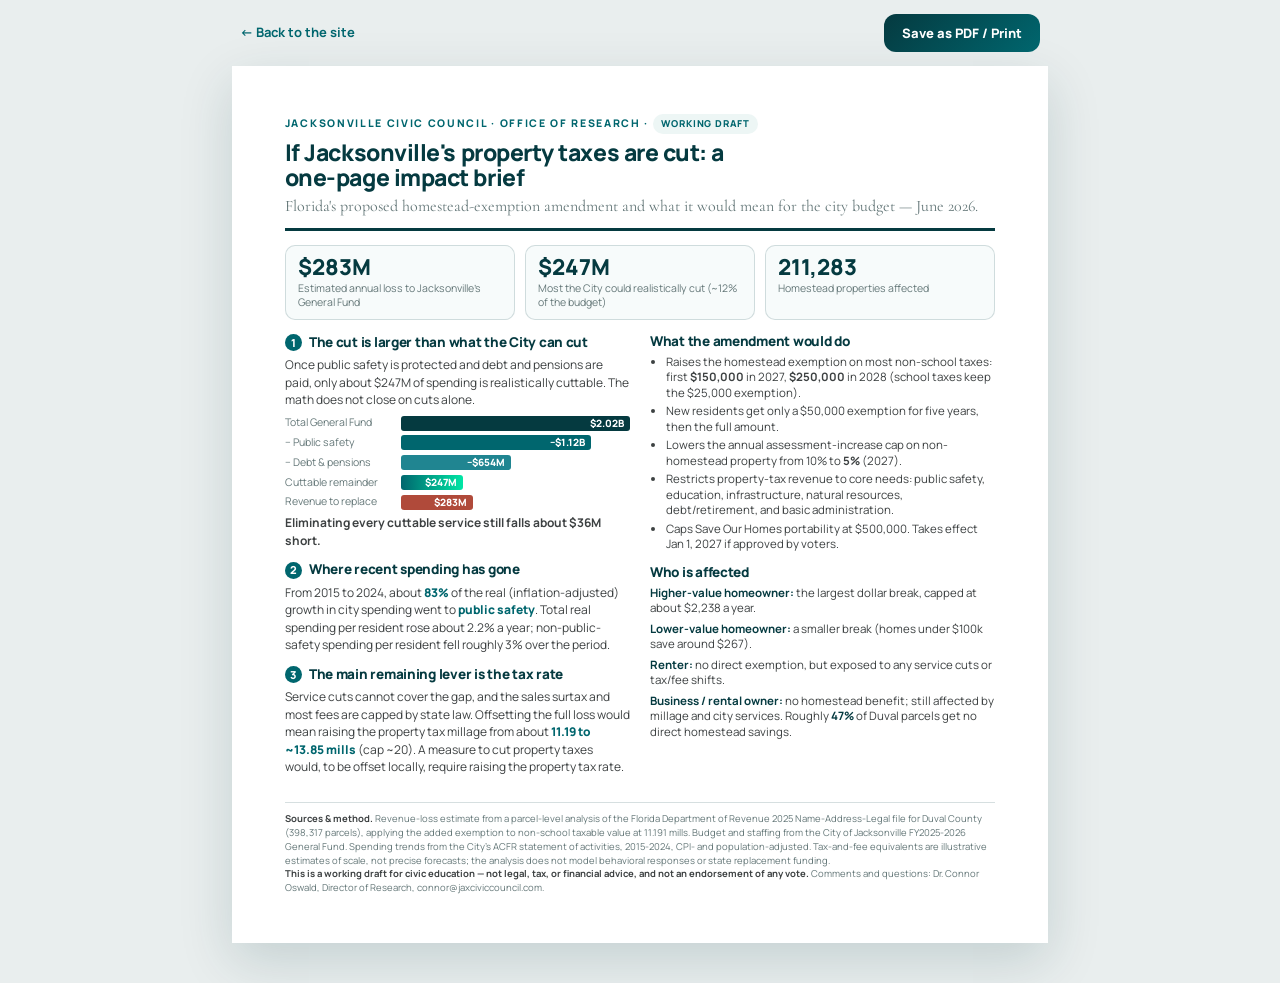
==== brief.html @ c943dafc "Add one-page impact brief and link it from the action ladder - New brief.html: print-optimized, bran" ====
<!DOCTYPE html>
<html lang="en">
<head>
<meta charset="UTF-8">
<meta name="viewport" content="width=device-width, initial-scale=1.0">
<title>Impact Brief | Jacksonville Property Tax Amendment</title>
<link rel="preconnect" href="https://fonts.googleapis.com">
<link rel="preconnect" href="https://fonts.gstatic.com" crossorigin>
<link href="https://fonts.googleapis.com/css2?family=Cormorant+Garamond:wght@400;500;600&family=Manrope:wght@400;500;600;700;800&display=swap" rel="stylesheet">
<style>
  :root{
    --ink:#3d4142; --teal:#208591; --teal-deep:#00666e; --teal-darkest:#053a40;
    --mint:#00e6a5; --muted:#647778; --rule:rgba(5,58,64,0.16); --paper:#f7fbfb; --paper-2:#edf6f5;
  }
  *{box-sizing:border-box;}
  body{ margin:0; background:#e9eeee; color:var(--ink);
    font-family:"Manrope","Helvetica Neue",Arial,sans-serif; font-size:14px; line-height:1.5; }
  .toolbar{ max-width:8.5in; margin:14px auto 0; display:flex; justify-content:space-between; align-items:center; gap:12px; padding:0 8px; }
  .toolbar a{ color:var(--teal-deep); font-weight:700; text-decoration:none; font-size:13px; }
  .printbtn{ font-family:"Manrope"; font-weight:800; font-size:13px; color:#fff; cursor:pointer; border:none;
    background:linear-gradient(135deg,var(--teal-darkest),var(--teal-deep)); padding:10px 18px; border-radius:12px; }

  .sheet{ max-width:8.5in; margin:14px auto 40px; background:#fff; padding:0.5in 0.55in;
    box-shadow:0 18px 50px rgba(5,58,64,0.16); }
  h1,h2,h3,h4{ margin:0; font-weight:800; letter-spacing:-0.02em; line-height:1.08; }

  .masthead{ border-bottom:3px solid var(--teal-darkest); padding-bottom:10px; margin-bottom:14px; }
  .eyebrow{ font-size:10.5px; letter-spacing:0.16em; text-transform:uppercase; color:var(--teal-deep); font-weight:800; }
  .masthead h1{ font-size:23px; color:var(--teal-darkest); margin:6px 0 4px; max-width:30ch; }
  .masthead .sub{ font-size:12.5px; color:var(--muted); font-family:"Cormorant Garamond",Georgia,serif; font-size:16px; }

  .keyrow{ display:grid; grid-template-columns:repeat(3,1fr); gap:10px; margin:0 0 14px; }
  .key{ border:1px solid var(--rule); border-radius:10px; padding:10px 12px; background:var(--paper); }
  .key .v{ font-size:22px; font-weight:800; color:var(--teal-darkest); line-height:1; }
  .key .l{ font-size:10.5px; color:var(--muted); margin-top:4px; line-height:1.3; }

  .cols{ display:grid; grid-template-columns:1fr 1fr; gap:20px; }
  .block{ margin-bottom:13px; }
  .block h3{ font-size:13.5px; color:var(--teal-darkest); margin-bottom:5px;
    display:flex; align-items:baseline; gap:7px; }
  .block h3 .n{ font-size:11px; color:#fff; background:var(--teal-deep); width:17px; height:17px; border-radius:50%;
    display:inline-flex; align-items:center; justify-content:center; flex:none; font-weight:800; }
  .block p{ margin:0; font-size:12px; color:var(--ink); line-height:1.45; }
  .block p .em{ font-weight:800; color:var(--teal-deep); }

  .wf{ margin:7px 0 4px; display:grid; gap:4px; }
  .wf-r{ display:flex; align-items:center; gap:8px; font-size:10.5px; }
  .wf-r .bar{ height:15px; border-radius:3px; display:flex; align-items:center; justify-content:flex-end; padding:0 6px; }
  .wf-r .bar span{ color:#fff; font-weight:800; font-size:10px; }
  .wf-r .lab{ width:108px; flex:none; color:var(--muted); }
  .b-total{ background:var(--teal-darkest); }
  .b-ps{ background:var(--teal-deep); }
  .b-lock{ background:var(--teal); }
  .b-cut{ background:linear-gradient(90deg,var(--teal-deep),var(--mint)); }
  .b-need{ background:#b04a3a; }
  .shortnote{ font-size:11px; color:var(--teal-deep); font-weight:700; margin-top:5px; }

  ul.tight{ margin:5px 0 0; padding-left:16px; }
  ul.tight li{ font-size:11.5px; margin-bottom:3px; line-height:1.35; }

  .who{ display:grid; gap:5px; margin-top:5px; }
  .who div{ font-size:11.5px; line-height:1.35; }
  .who b{ color:var(--teal-darkest); }

  .foot{ margin-top:14px; border-top:1px solid var(--rule); padding-top:9px; font-size:9.5px; color:var(--muted); line-height:1.45; }
  .foot b{ color:var(--ink); }
  .draftflag{ display:inline-block; background:var(--paper-2); color:var(--teal-deep); font-weight:800;
    font-size:9.5px; letter-spacing:0.1em; text-transform:uppercase; padding:3px 8px; border-radius:999px; }

  @media print{
    body{ background:#fff; font-size:9.5pt; }
    .toolbar{ display:none; }
    .sheet{ box-shadow:none; margin:0; max-width:none; padding:0; }
    @page{ size:letter; margin:0.5in; }
    .key .v{ font-size:18pt; }
  }
</style>
</head>
<body>

<div class="toolbar no-print">
  <a href="index.html">&larr; Back to the site</a>
  <button class="printbtn" onclick="window.print()">Save as PDF / Print</button>
</div>

<div class="sheet">

  <div class="masthead">
    <div class="eyebrow">Jacksonville Civic Council &middot; Office of Research &middot; <span class="draftflag">Working draft</span></div>
    <h1>If Jacksonville's property taxes are cut: a one-page impact brief</h1>
    <div class="sub">Florida's proposed homestead-exemption amendment and what it would mean for the city budget &mdash; June 2026.</div>
  </div>

  <div class="keyrow">
    <div class="key"><div class="v">$283M</div><div class="l">Estimated annual loss to Jacksonville's General Fund</div></div>
    <div class="key"><div class="v">$247M</div><div class="l">Most the City could realistically cut (~12% of the budget)</div></div>
    <div class="key"><div class="v">211,283</div><div class="l">Homestead properties affected</div></div>
  </div>

  <div class="cols">
    <div class="colL">

      <div class="block">
        <h3><span class="n">1</span> The cut is larger than what the City can cut</h3>
        <p>Once public safety is protected and debt and pensions are paid, only about $247M of spending is realistically cuttable. The math does not close on cuts alone.</p>
        <div class="wf">
          <div class="wf-r"><span class="lab">Total General Fund</span><div class="bar b-total" style="width:100%"><span>$2.02B</span></div></div>
          <div class="wf-r"><span class="lab">&minus; Public safety</span><div class="bar b-ps" style="width:55%"><span>&minus;$1.12B</span></div></div>
          <div class="wf-r"><span class="lab">&minus; Debt &amp; pensions</span><div class="bar b-lock" style="width:32%"><span>&minus;$654M</span></div></div>
          <div class="wf-r"><span class="lab">Cuttable remainder</span><div class="bar b-cut" style="width:18%"><span>$247M</span></div></div>
          <div class="wf-r"><span class="lab">Revenue to replace</span><div class="bar b-need" style="width:21%"><span>$283M</span></div></div>
        </div>
        <p class="shortnote">Eliminating every cuttable service still falls about $36M short.</p>
      </div>

      <div class="block">
        <h3><span class="n">2</span> Where recent spending has gone</h3>
        <p>From 2015 to 2024, about <span class="em">83%</span> of the real (inflation-adjusted) growth in city spending went to <span class="em">public safety</span>. Total real spending per resident rose about 2.2% a year; non-public-safety spending per resident fell roughly 3% over the period.</p>
      </div>

      <div class="block">
        <h3><span class="n">3</span> The main remaining lever is the tax rate</h3>
        <p>Service cuts cannot cover the gap, and the sales surtax and most fees are capped by state law. Offsetting the full loss would mean raising the property tax millage from about <span class="em">11.19 to ~13.85 mills</span> (cap ~20). A measure to cut property taxes would, to be offset locally, require raising the property tax rate.</p>
      </div>

    </div>
    <div class="colR">

      <div class="block">
        <h3>What the amendment would do</h3>
        <ul class="tight">
          <li>Raises the homestead exemption on most non-school taxes: first <b>$150,000</b> in 2027, <b>$250,000</b> in 2028 (school taxes keep the $25,000 exemption).</li>
          <li>New residents get only a $50,000 exemption for five years, then the full amount.</li>
          <li>Lowers the annual assessment-increase cap on non-homestead property from 10% to <b>5%</b> (2027).</li>
          <li>Restricts property-tax revenue to core needs: public safety, education, infrastructure, natural resources, debt/retirement, and basic administration.</li>
          <li>Caps Save Our Homes portability at $500,000. Takes effect Jan 1, 2027 if approved by voters.</li>
        </ul>
      </div>

      <div class="block">
        <h3>Who is affected</h3>
        <div class="who">
          <div><b>Higher-value homeowner:</b> the largest dollar break, capped at about $2,238 a year.</div>
          <div><b>Lower-value homeowner:</b> a smaller break (homes under $100k save around $267).</div>
          <div><b>Renter:</b> no direct exemption, but exposed to any service cuts or tax/fee shifts.</div>
          <div><b>Business / rental owner:</b> no homestead benefit; still affected by millage and city services. Roughly <b>47%</b> of Duval parcels get no direct homestead savings.</div>
        </div>
      </div>

    </div>
  </div>

  <div class="foot">
    <b>Sources &amp; method.</b> Revenue-loss estimate from a parcel-level analysis of the Florida Department of Revenue 2025 Name-Address-Legal file for Duval County (398,317 parcels), applying the added exemption to non-school taxable value at 11.191 mills. Budget and staffing from the City of Jacksonville FY2025-2026 General Fund. Spending trends from the City's ACFR statement of activities, 2015-2024, CPI- and population-adjusted. Tax-and-fee equivalents are illustrative estimates of scale, not precise forecasts; the analysis does not model behavioral responses or state replacement funding.<br>
    <b>This is a working draft for civic education &mdash; not legal, tax, or financial advice, and not an endorsement of any vote.</b> Comments and questions: Dr. Connor Oswald, Director of Research, connor@jaxciviccouncil.com.
  </div>

</div>

</body>
</html>
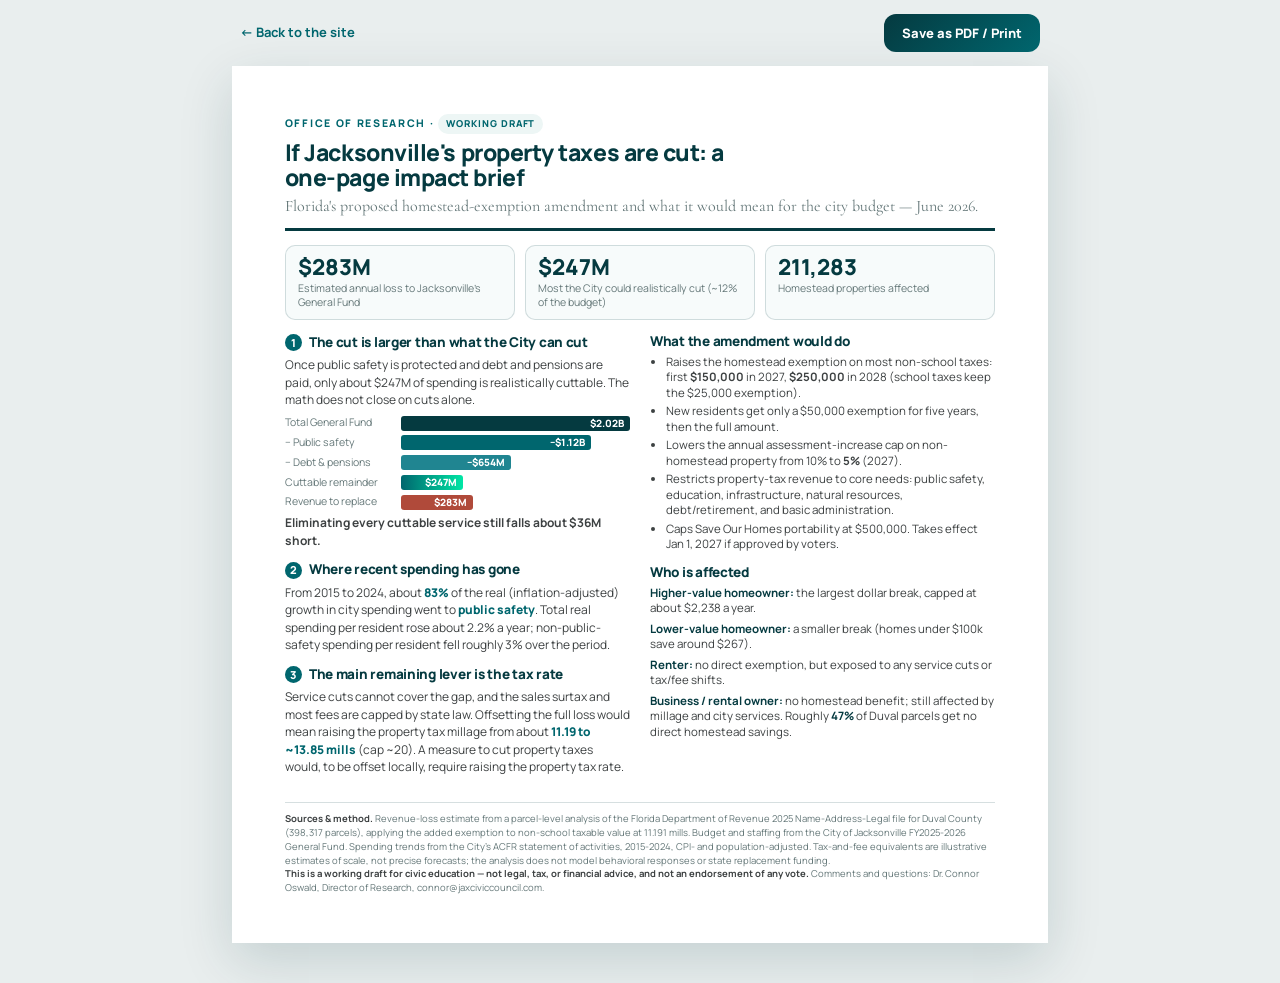
==== commit 737b98fc: "Remove "Jacksonville Civic Council" branding from the site Per request, strip the visible Council na" ====
--- a/brief.html
+++ b/brief.html
@@ -86,7 +86,7 @@
 <div class="sheet">
 
   <div class="masthead">
-    <div class="eyebrow">Jacksonville Civic Council &middot; Office of Research &middot; <span class="draftflag">Working draft</span></div>
+    <div class="eyebrow">Office of Research &middot; <span class="draftflag">Working draft</span></div>
     <h1>If Jacksonville's property taxes are cut: a one-page impact brief</h1>
     <div class="sub">Florida's proposed homestead-exemption amendment and what it would mean for the city budget &mdash; June 2026.</div>
   </div>
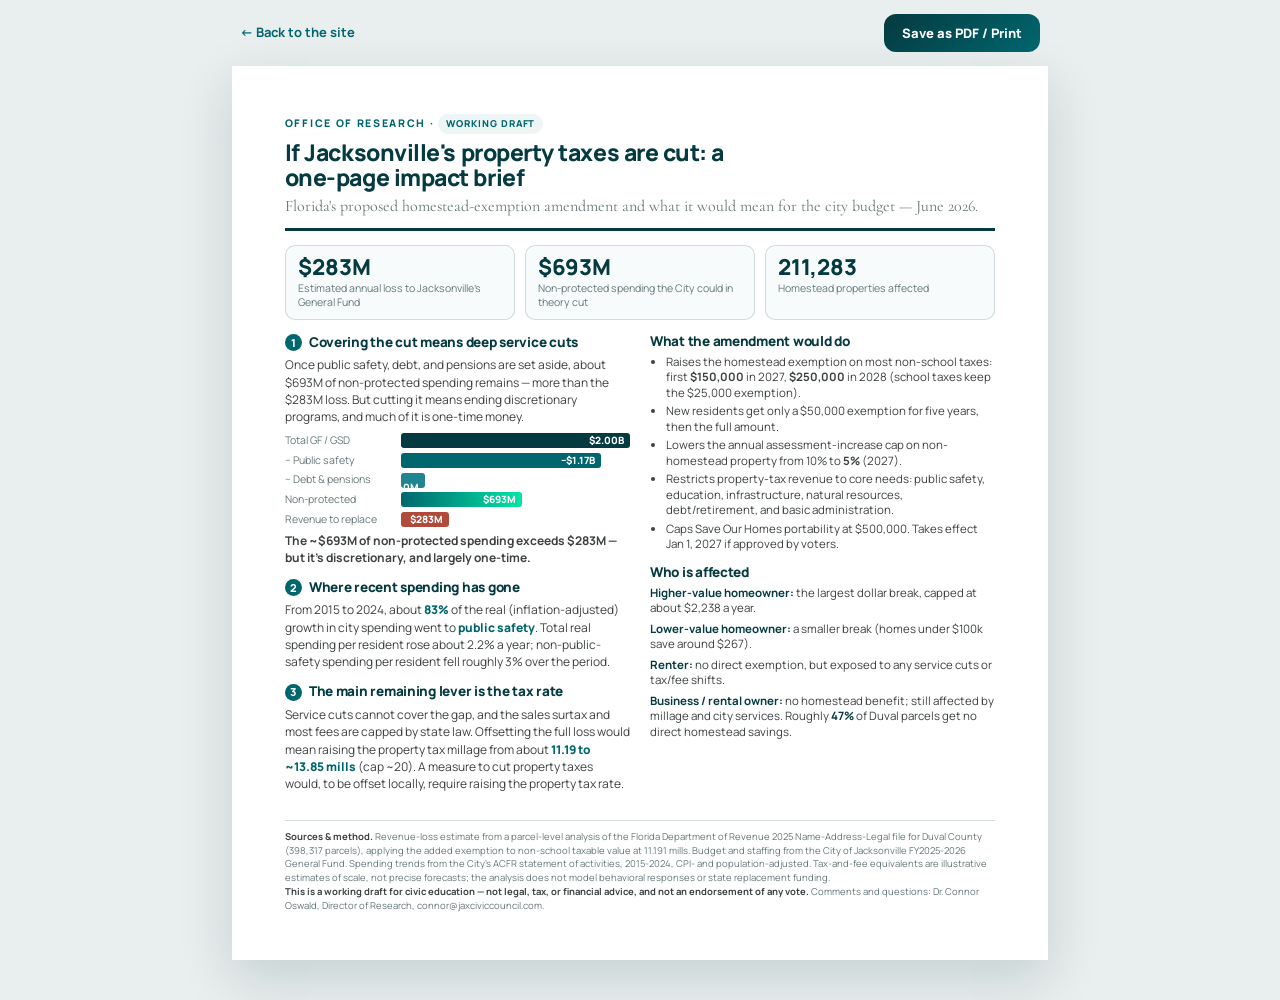
==== commit 5435a661: "Align budget tools with Council Auditor FY25/26 data Replace the hand-built ~$247M cuttable model wi" ====
--- a/brief.html
+++ b/brief.html
@@ -93,7 +93,7 @@
 
   <div class="keyrow">
     <div class="key"><div class="v">$283M</div><div class="l">Estimated annual loss to Jacksonville's General Fund</div></div>
-    <div class="key"><div class="v">$247M</div><div class="l">Most the City could realistically cut (~12% of the budget)</div></div>
+    <div class="key"><div class="v">$693M</div><div class="l">Non-protected spending the City could in theory cut</div></div>
     <div class="key"><div class="v">211,283</div><div class="l">Homestead properties affected</div></div>
   </div>
 
@@ -101,16 +101,16 @@
     <div class="colL">
 
       <div class="block">
-        <h3><span class="n">1</span> The cut is larger than what the City can cut</h3>
-        <p>Once public safety is protected and debt and pensions are paid, only about $247M of spending is realistically cuttable. The math does not close on cuts alone.</p>
+        <h3><span class="n">1</span> Covering the cut means deep service cuts</h3>
+        <p>Once public safety, debt, and pensions are set aside, about $693M of non-protected spending remains &mdash; more than the $283M loss. But cutting it means ending discretionary programs, and much of it is one-time money.</p>
         <div class="wf">
-          <div class="wf-r"><span class="lab">Total General Fund</span><div class="bar b-total" style="width:100%"><span>$2.02B</span></div></div>
-          <div class="wf-r"><span class="lab">&minus; Public safety</span><div class="bar b-ps" style="width:55%"><span>&minus;$1.12B</span></div></div>
-          <div class="wf-r"><span class="lab">&minus; Debt &amp; pensions</span><div class="bar b-lock" style="width:32%"><span>&minus;$654M</span></div></div>
-          <div class="wf-r"><span class="lab">Cuttable remainder</span><div class="bar b-cut" style="width:18%"><span>$247M</span></div></div>
-          <div class="wf-r"><span class="lab">Revenue to replace</span><div class="bar b-need" style="width:21%"><span>$283M</span></div></div>
+          <div class="wf-r"><span class="lab">Total GF / GSD</span><div class="bar b-total" style="width:100%"><span>$2.00B</span></div></div>
+          <div class="wf-r"><span class="lab">&minus; Public safety</span><div class="bar b-ps" style="width:58%"><span>&minus;$1.17B</span></div></div>
+          <div class="wf-r"><span class="lab">&minus; Debt &amp; pensions</span><div class="bar b-lock" style="width:7%"><span>&minus;$140M</span></div></div>
+          <div class="wf-r"><span class="lab">Non-protected</span><div class="bar b-cut" style="width:35%"><span>$693M</span></div></div>
+          <div class="wf-r"><span class="lab">Revenue to replace</span><div class="bar b-need" style="width:14%"><span>$283M</span></div></div>
         </div>
-        <p class="shortnote">Eliminating every cuttable service still falls about $36M short.</p>
+        <p class="shortnote">The ~$693M of non-protected spending exceeds $283M &mdash; but it's discretionary, and largely one-time.</p>
       </div>
 
       <div class="block">
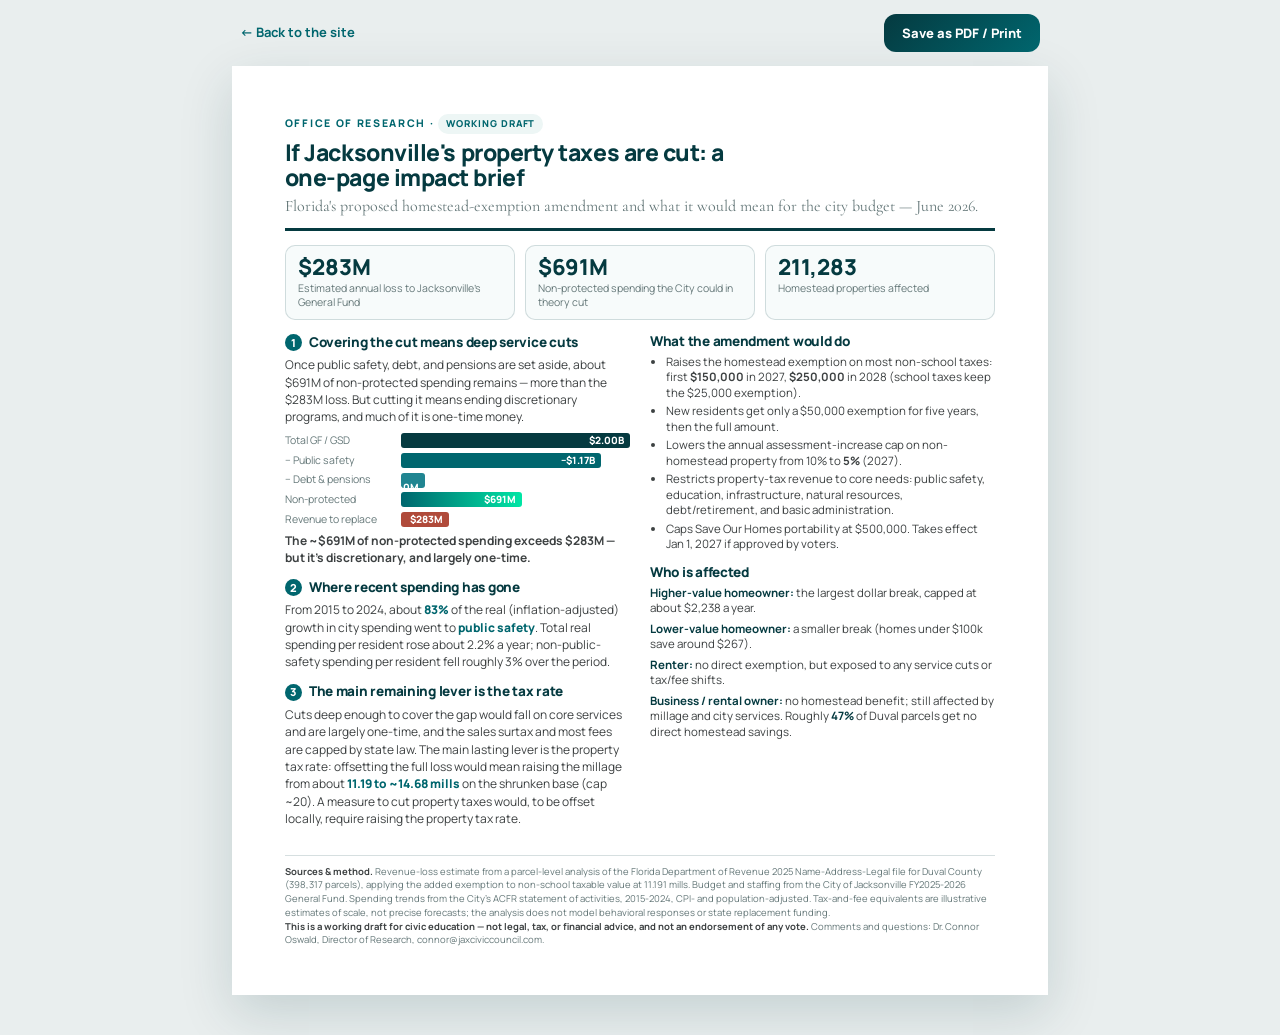
==== commit 7a67fc30: "Align cuttable categories to dashboard_tiles.csv (16 ranked tiles) Match the canonical dashboard cat" ====
--- a/brief.html
+++ b/brief.html
@@ -93,7 +93,7 @@
 
   <div class="keyrow">
     <div class="key"><div class="v">$283M</div><div class="l">Estimated annual loss to Jacksonville's General Fund</div></div>
-    <div class="key"><div class="v">$693M</div><div class="l">Non-protected spending the City could in theory cut</div></div>
+    <div class="key"><div class="v">$691M</div><div class="l">Non-protected spending the City could in theory cut</div></div>
     <div class="key"><div class="v">211,283</div><div class="l">Homestead properties affected</div></div>
   </div>
 
@@ -102,15 +102,15 @@
 
       <div class="block">
         <h3><span class="n">1</span> Covering the cut means deep service cuts</h3>
-        <p>Once public safety, debt, and pensions are set aside, about $693M of non-protected spending remains &mdash; more than the $283M loss. But cutting it means ending discretionary programs, and much of it is one-time money.</p>
+        <p>Once public safety, debt, and pensions are set aside, about $691M of non-protected spending remains &mdash; more than the $283M loss. But cutting it means ending discretionary programs, and much of it is one-time money.</p>
         <div class="wf">
           <div class="wf-r"><span class="lab">Total GF / GSD</span><div class="bar b-total" style="width:100%"><span>$2.00B</span></div></div>
           <div class="wf-r"><span class="lab">&minus; Public safety</span><div class="bar b-ps" style="width:58%"><span>&minus;$1.17B</span></div></div>
           <div class="wf-r"><span class="lab">&minus; Debt &amp; pensions</span><div class="bar b-lock" style="width:7%"><span>&minus;$140M</span></div></div>
-          <div class="wf-r"><span class="lab">Non-protected</span><div class="bar b-cut" style="width:35%"><span>$693M</span></div></div>
+          <div class="wf-r"><span class="lab">Non-protected</span><div class="bar b-cut" style="width:35%"><span>$691M</span></div></div>
           <div class="wf-r"><span class="lab">Revenue to replace</span><div class="bar b-need" style="width:14%"><span>$283M</span></div></div>
         </div>
-        <p class="shortnote">The ~$693M of non-protected spending exceeds $283M &mdash; but it's discretionary, and largely one-time.</p>
+        <p class="shortnote">The ~$691M of non-protected spending exceeds $283M &mdash; but it's discretionary, and largely one-time.</p>
       </div>
 
       <div class="block">
@@ -120,7 +120,7 @@
 
       <div class="block">
         <h3><span class="n">3</span> The main remaining lever is the tax rate</h3>
-        <p>Service cuts cannot cover the gap, and the sales surtax and most fees are capped by state law. Offsetting the full loss would mean raising the property tax millage from about <span class="em">11.19 to ~13.85 mills</span> (cap ~20). A measure to cut property taxes would, to be offset locally, require raising the property tax rate.</p>
+        <p>Cuts deep enough to cover the gap would fall on core services and are largely one-time, and the sales surtax and most fees are capped by state law. The main lasting lever is the property tax rate: offsetting the full loss would mean raising the millage from about <span class="em">11.19 to ~14.68 mills</span> on the shrunken base (cap ~20). A measure to cut property taxes would, to be offset locally, require raising the property tax rate.</p>
       </div>
 
     </div>
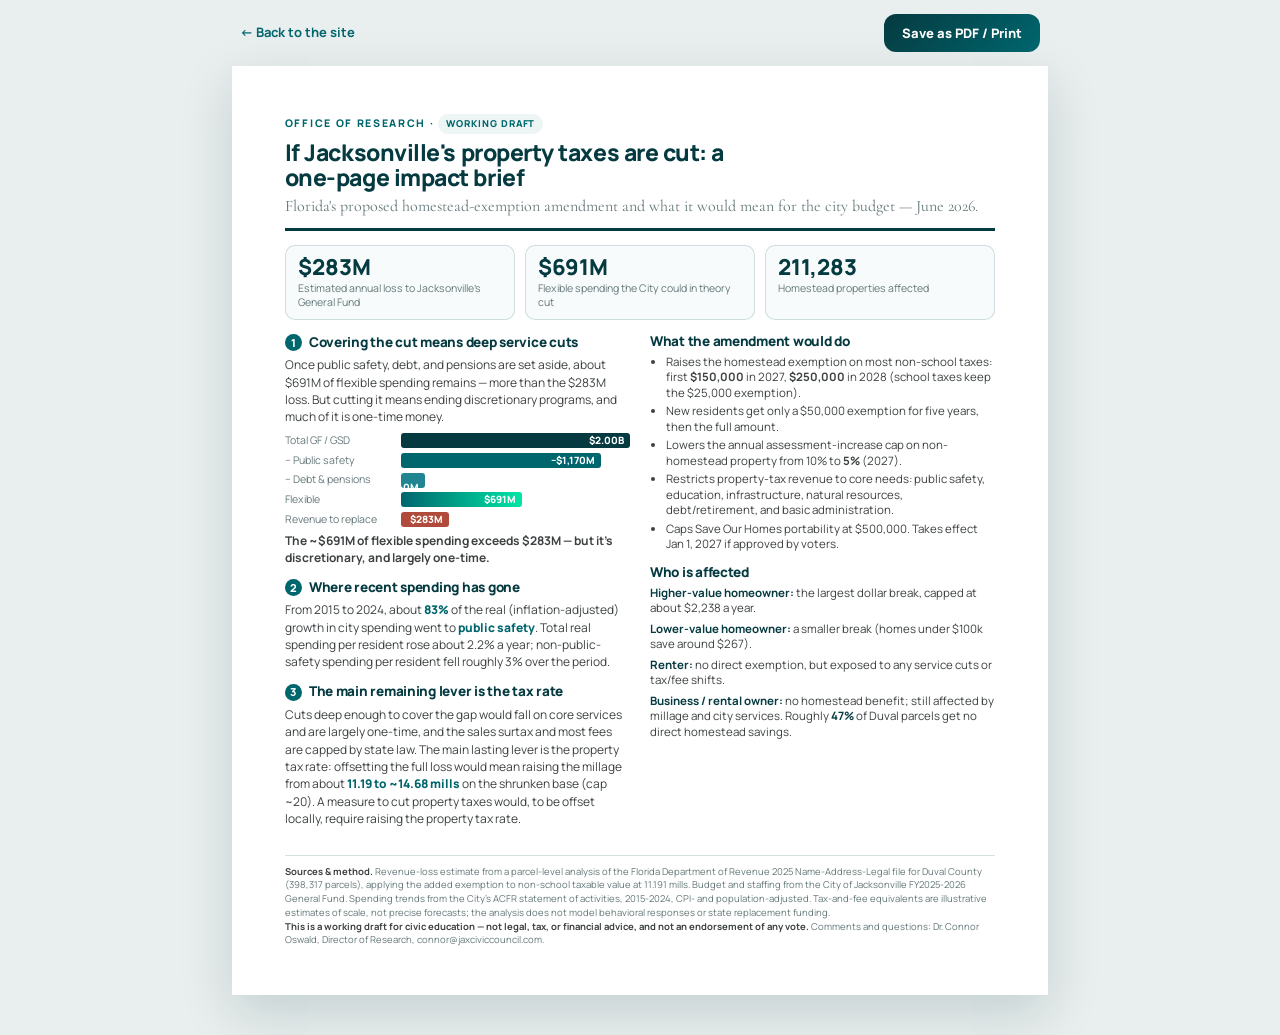
==== commit e5630697: "Apply copy-review feedback: neutral tone, committed/flexible terminology Per the Amendment 3 copy re" ====
--- a/brief.html
+++ b/brief.html
@@ -93,7 +93,7 @@
 
   <div class="keyrow">
     <div class="key"><div class="v">$283M</div><div class="l">Estimated annual loss to Jacksonville's General Fund</div></div>
-    <div class="key"><div class="v">$691M</div><div class="l">Non-protected spending the City could in theory cut</div></div>
+    <div class="key"><div class="v">$691M</div><div class="l">Flexible spending the City could in theory cut</div></div>
     <div class="key"><div class="v">211,283</div><div class="l">Homestead properties affected</div></div>
   </div>
 
@@ -102,15 +102,15 @@
 
       <div class="block">
         <h3><span class="n">1</span> Covering the cut means deep service cuts</h3>
-        <p>Once public safety, debt, and pensions are set aside, about $691M of non-protected spending remains &mdash; more than the $283M loss. But cutting it means ending discretionary programs, and much of it is one-time money.</p>
+        <p>Once public safety, debt, and pensions are set aside, about $691M of flexible spending remains &mdash; more than the $283M loss. But cutting it means ending discretionary programs, and much of it is one-time money.</p>
         <div class="wf">
           <div class="wf-r"><span class="lab">Total GF / GSD</span><div class="bar b-total" style="width:100%"><span>$2.00B</span></div></div>
-          <div class="wf-r"><span class="lab">&minus; Public safety</span><div class="bar b-ps" style="width:58%"><span>&minus;$1.17B</span></div></div>
+          <div class="wf-r"><span class="lab">&minus; Public safety</span><div class="bar b-ps" style="width:58%"><span>&minus;$1,170M</span></div></div>
           <div class="wf-r"><span class="lab">&minus; Debt &amp; pensions</span><div class="bar b-lock" style="width:7%"><span>&minus;$140M</span></div></div>
-          <div class="wf-r"><span class="lab">Non-protected</span><div class="bar b-cut" style="width:35%"><span>$691M</span></div></div>
+          <div class="wf-r"><span class="lab">Flexible</span><div class="bar b-cut" style="width:35%"><span>$691M</span></div></div>
           <div class="wf-r"><span class="lab">Revenue to replace</span><div class="bar b-need" style="width:14%"><span>$283M</span></div></div>
         </div>
-        <p class="shortnote">The ~$691M of non-protected spending exceeds $283M &mdash; but it's discretionary, and largely one-time.</p>
+        <p class="shortnote">The ~$691M of flexible spending exceeds $283M &mdash; but it's discretionary, and largely one-time.</p>
       </div>
 
       <div class="block">
